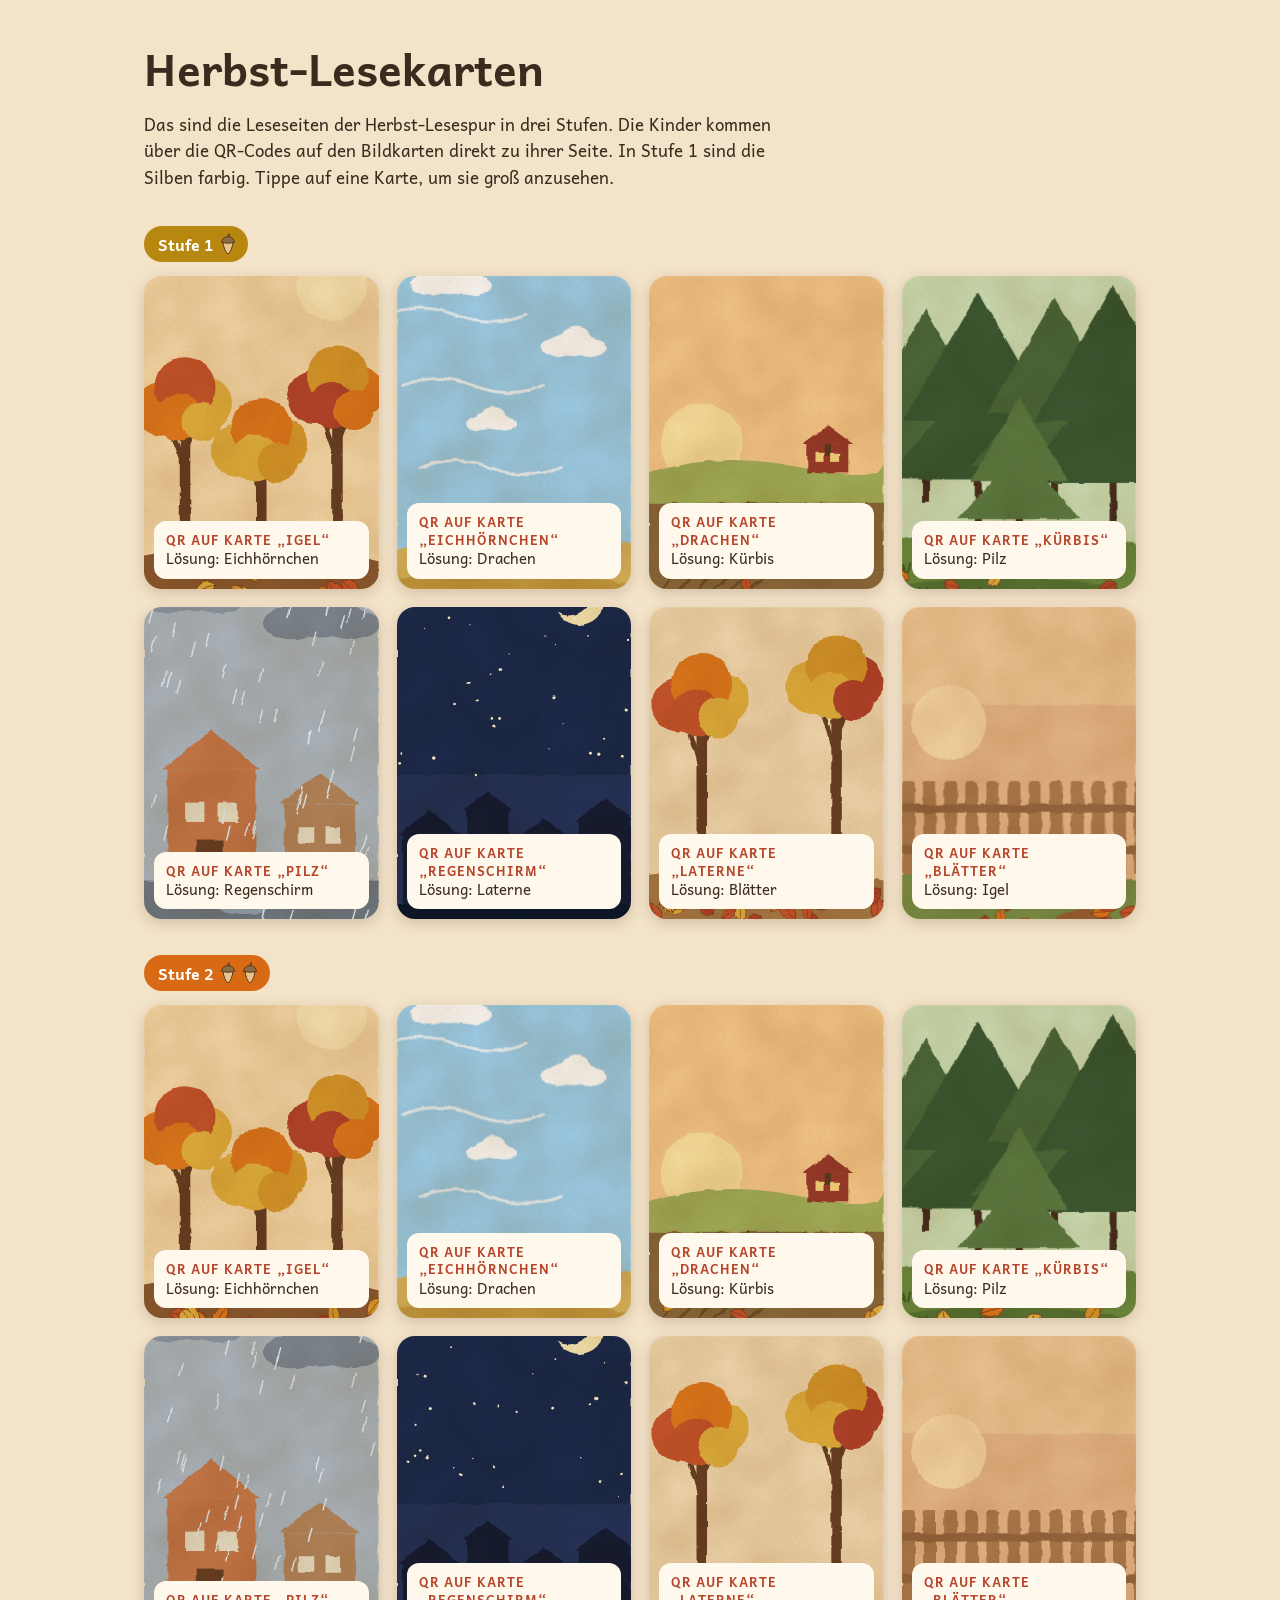
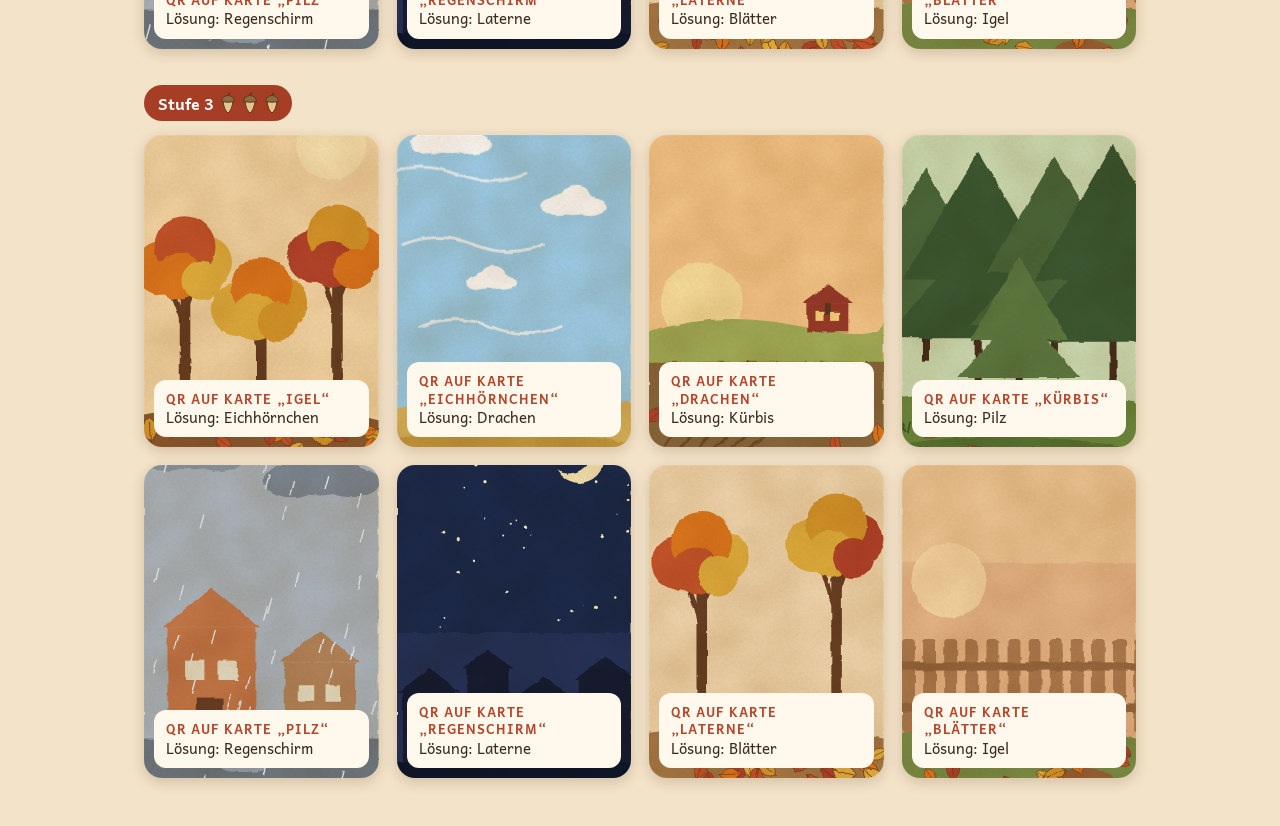
==== index.html @ 9f96869e "Herbst-Lesespur: Leseseiten und Druckvorlagen Co-Authored-By: Claude Opus 5.5 <noreply@anthropic.com" ====
<!doctype html>
<html lang="de">
<head>
<meta charset="utf-8">
<meta name="viewport" content="width=device-width, initial-scale=1, viewport-fit=cover">
<style>*,*::before,*::after{box-sizing:border-box}body{margin:0}img{max-width:100%}[hidden]{display:none!important}</style>
<title>Herbst-Lesekarten</title>
<meta name="claude:viewport-fit-sides" content="cover">
<link rel="preconnect" href="https://fonts.googleapis.com">
<link rel="stylesheet" href="https://fonts.googleapis.com/css2?family=Andika:wght@400;700&display=swap">
<style>
/* Layout: one full-screen illustrated scene per reading card, text on a paper panel; overview grid without hash.
   Deliberately single-look (illustrated, light paper panels), so every colour is set explicitly. */
:root {
  --paper: #FFF8EC;
  --ink: #3B2A1E;
  --orange: #E07A1F;
  --rust: #B5452B;
  --brown: #7A4B2A;
  --page: #F3E3C8;
  --syl-a: #1F5FB0;
  --syl-b: #C0281E;
  --lv1: #B8870F; --lv1-soft: #F2DC9C;
  --lv2: #D86A16; --lv2-soft: #F4C9A0;
  --lv3: #A63E26; --lv3-soft: #E7B6A8;
  --read: "Andika", "Segoe UI", "Helvetica Neue", Arial, sans-serif;
  color-scheme: light;
}
html, body { height: 100%; }
body { background: var(--page); color: var(--ink); font-family: var(--read); }

/* ---------- reading card ---------- */
.card { position: fixed; inset: 0; overflow: hidden; display: flex; align-items: center; justify-content: center;
  padding-block: calc(env(safe-area-inset-top, 0px) + 24px) calc(env(safe-area-inset-bottom, 0px) + 24px);
  padding-left: max(16px, env(safe-area-inset-left, 0px)); padding-right: max(16px, env(safe-area-inset-right, 0px)); }
.scene { position: absolute; inset: 0; width: 100%; height: 100%; }
.panel { position: relative; max-width: 34rem; width: 100%; background: color-mix(in srgb, var(--paper) 94%, transparent);
  border-radius: 28px; padding: clamp(22px, 5vw, 40px); box-shadow: 0 12px 40px rgba(40, 20, 5, .35);
  border: 3px solid #F1D6AE; display: grid; gap: 22px; }
.chip { justify-self: start; font-size: 14px; font-weight: 700; letter-spacing: .12em; text-transform: uppercase;
  color: var(--rust); }
.text { display: grid; gap: .55em; font-size: clamp(22px, 5.4vw, 34px); line-height: 1.45; }
.text p { margin: 0; }
.text p.q { font-weight: 700; color: var(--rust); }
.lv1 .text { font-size: clamp(26px, 6.6vw, 40px); line-height: 1.5; gap: .45em; }
.lv3 .text { font-size: clamp(19px, 4.4vw, 27px); line-height: 1.55; gap: .5em; }
.syl-a { color: var(--syl-a); }
.syl-b { color: var(--syl-b); }
.lv1 .text p.q { color: var(--ink); }
.head { display: flex; justify-content: space-between; align-items: center; gap: 12px; flex-wrap: wrap; }
.badge { display: inline-flex; align-items: center; gap: 6px; border-radius: 999px; padding: 5px 12px 5px 14px;
  font-weight: 700; font-size: 15px; color: #fff; background: var(--lv); }
.badge svg { width: 16px; height: 22px; }
.panel { border-color: var(--lv-soft); }
.hint { display: flex; gap: 14px; align-items: center; background: var(--orange); color: #fff; border-radius: 18px;
  padding: 14px 18px; font-size: clamp(17px, 4.2vw, 22px); font-weight: 700; line-height: 1.3; }
.hint svg { flex: none; width: 34px; height: 34px; }

/* ---------- overview ---------- */
.overview { max-width: 64rem; margin: 0 auto; padding-block: 32px 48px;
  padding-left: max(16px, env(safe-area-inset-left, 0px)); padding-right: max(16px, env(safe-area-inset-right, 0px)); }
.overview h1 { font-size: clamp(30px, 6vw, 44px); margin: 0 0 8px; text-wrap: balance; }
.overview > p { font-size: 17px; line-height: 1.55; max-width: 40rem; margin: 0 0 28px; }
.grid { display: grid; grid-template-columns: repeat(auto-fill, minmax(220px, 1fr)); gap: 18px; }
.thumb { position: relative; display: block; aspect-ratio: 3 / 4; max-width: 100%; border-radius: 18px; overflow: hidden;
  text-decoration: none; color: var(--ink); box-shadow: 0 4px 14px rgba(60, 30, 10, .18); }
.thumb:focus-visible { outline: 4px solid var(--orange); outline-offset: 3px; }
.thumb .lbl { position: absolute; left: 10px; right: 10px; bottom: 10px; background: var(--paper); border-radius: 12px;
  padding: 10px 12px; font-size: 15px; line-height: 1.35; }
.thumb .lbl b { display: block; color: var(--rust); font-size: 13px; letter-spacing: .08em; text-transform: uppercase; }
.level { margin: 36px 0 14px; display: flex; align-items: center; gap: 10px; font-size: 22px; }
.level .badge { font-size: 16px; }

/* ---------- motion ---------- */
.fall { animation: fall linear infinite; transform-box: fill-box; }
@keyframes fall { from { transform: translate(0, -120px) rotate(0deg); } to { transform: translate(40px, 900px) rotate(320deg); } }
.drop { animation: rain .9s linear infinite; }
@keyframes rain { from { transform: translate(0, -60px); } to { transform: translate(-20px, 860px); } }
.twinkle { animation: tw 2.4s ease-in-out infinite alternate; }
@keyframes tw { from { opacity: .35; } to { opacity: 1; } }
.drift { animation: drift 9s ease-in-out infinite alternate; }
@keyframes drift { from { transform: translateX(-20px); } to { transform: translateX(30px); } }
@media (prefers-reduced-motion: reduce) { .fall, .drop, .twinkle, .drift { animation: none; } }
</style>
</head>
<body>


<div id="app"></div>

<script>
// Each entry: the card it is printed on (by picture), its text, and the scene behind the text.
const CARDS = [
 {
  "on": "Igel",
  "answer": "Eichhörnchen",
  "scene": "baeume",
  "t": {
   "1": [
    "Ich bin rot.",
    "Ich ha·be ei·nen di·cken Schwanz.",
    "Ich mag Nüs·se.",
    "Wer bin ich?"
   ],
   "2": [
    "Ich habe ein rotes Fell und einen buschigen Schwanz.",
    "Ich klettere flink auf Bäume.",
    "Im Herbst verstecke ich Nüsse im Boden.",
    "Wer bin ich?"
   ],
   "3": [
    "Ich wohne hoch oben in den Bäumen.",
    "Mein Fell ist rotbraun und an den Ohren habe ich kleine Pinsel.",
    "Im Herbst sammle ich Nüsse und Eicheln und vergrabe sie im Boden.",
    "Im Winter suche ich meine Vorräte wieder, aber ich finde nicht alle.",
    "Aus den vergessenen Nüssen wachsen manchmal neue Bäume.",
    "Wer bin ich?"
   ]
  }
 },
 {
  "on": "Eichhörnchen",
  "answer": "Drachen",
  "scene": "wind",
  "t": {
   "1": [
    "Der Wind weht.",
    "Ich flie·ge hoch.",
    "Ich bin bunt.",
    "Ich hän·ge an ei·ner Schnur.",
    "Was bin ich?"
   ],
   "2": [
    "Der Wind weht kräftig.",
    "Mia läuft über das Feld.",
    "Sie hält eine lange Schnur fest.",
    "Oben am Himmel fliegt etwas Buntes mit einem langen Schwanz.",
    "Was ist das?"
   ],
   "3": [
    "Heute ist der Wind besonders stark.",
    "Opa und Mia gehen auf das Stoppelfeld hinter dem Dorf.",
    "Mia rennt los und lässt die Schnur langsam locker.",
    "Plötzlich steigt etwas Buntes in den Himmel und tanzt hin und her.",
    "Sein langer Schwanz mit den kleinen Schleifen flattert im Wind.",
    "Was lässt Mia steigen?"
   ]
  }
 },
 {
  "on": "Drachen",
  "answer": "Kürbis",
  "scene": "feld",
  "t": {
   "1": [
    "Ich bin rund.",
    "Ich bin o·ran·ge.",
    "Ich wach·se auf dem Feld.",
    "Wer bin ich?"
   ],
   "2": [
    "Ich bin rund, dick und orange.",
    "Ich wachse auf dem Feld.",
    "Aus mir kann man Suppe kochen.",
    "Man kann mir auch ein Gesicht schnitzen.",
    "Wer bin ich?"
   ],
   "3": [
    "Im Frühling war ich nur ein kleiner Kern in der Erde.",
    "Den ganzen Sommer bin ich auf dem Feld gewachsen und immer dicker geworden.",
    "Jetzt bin ich rund, schwer und leuchtend orange.",
    "Manche Leute kochen aus mir eine leckere Suppe.",
    "Andere schnitzen mir ein lustiges Gesicht und stellen eine Kerze in mich hinein.",
    "Wer bin ich?"
   ]
  }
 },
 {
  "on": "Kürbis",
  "answer": "Pilz",
  "scene": "wald",
  "t": {
   "1": [
    "Ich woh·ne im Wald.",
    "Ich ha·be ei·nen ro·ten Hut mit wei·ßen Punk·ten.",
    "Wer bin ich?"
   ],
   "2": [
    "Ich wohne im Wald.",
    "Ich habe einen Hut, aber keinen Kopf.",
    "Ich stehe nur auf einem Bein.",
    "Ich bin rot mit weißen Punkten.",
    "Wer bin ich?"
   ],
   "3": [
    "Nach einem warmen Regen wachse ich im Herbstwald aus dem Boden.",
    "Ich habe einen Hut, aber keinen Kopf, und ich stehe auf nur einem Bein.",
    "Mein Hut ist rot und hat weiße Tupfen.",
    "Ich sehe hübsch aus, aber du darfst mich auf keinen Fall essen, denn ich bin giftig.",
    "Wer bin ich?"
   ]
  }
 },
 {
  "on": "Pilz",
  "answer": "Regenschirm",
  "scene": "regen",
  "t": {
   "1": [
    "Es reg·net.",
    "Tim will nicht nass wer·den.",
    "Was nimmt er mit?"
   ],
   "2": [
    "Draußen regnet es stark.",
    "Tim möchte trocken zur Schule kommen.",
    "Er spannt etwas Blaues über seinen Kopf.",
    "Was ist das?"
   ],
   "3": [
    "Am Morgen schaut Tim aus dem Fenster.",
    "Dicke graue Wolken hängen am Himmel und der Regen prasselt gegen die Scheibe.",
    "Tim zieht seine Gummistiefel und seine Regenjacke an.",
    "Aber sein Kopf soll auch trocken bleiben.",
    "Darum nimmt er etwas mit, das er über sich aufspannen kann.",
    "Was ist das?"
   ]
  }
 },
 {
  "on": "Regenschirm",
  "answer": "Laterne",
  "scene": "nacht",
  "t": {
   "1": [
    "Es ist dun·kel.",
    "Die Kin·der sin·gen.",
    "Sie tra·gen ein bun·tes Licht.",
    "Was ist das?"
   ],
   "2": [
    "Es ist ein Abend im November.",
    "Draußen ist es schon dunkel.",
    "Die Kinder singen Lieder.",
    "Jedes Kind trägt ein buntes Licht an einem Stab.",
    "Was ist das?"
   ],
   "3": [
    "Am 11.",
    "November feiern viele Kinder das Martinsfest.",
    "Wenn es draußen dunkel wird, ziehen sie gemeinsam durch die Straßen und singen Lieder.",
    "Jedes Kind hält einen Stab in der Hand.",
    "Daran hängt etwas Rundes aus buntem Papier, in dem ein kleines Licht leuchtet.",
    "Viele Kinder haben es in der Schule selbst gebastelt.",
    "Was ist das?"
   ]
  }
 },
 {
  "on": "Laterne",
  "answer": "Blätter",
  "scene": "laub",
  "t": {
   "1": [
    "Sie sind gelb, rot und braun.",
    "Sie fal·len vom Baum.",
    "Was ist das?"
   ],
   "2": [
    "Die Blätter an den Bäumen werden gelb, rot und braun.",
    "Dann fallen sie herunter.",
    "Sie rascheln unter deinen Füßen.",
    "Was ist das?"
   ],
   "3": [
    "Im Sommer sind sie grün und hängen hoch oben an den Ästen.",
    "Wenn es kühler wird, färben sie sich gelb, rot und braun.",
    "Dann löst der Wind sie von den Zweigen und sie segeln langsam zu Boden.",
    "Wenn du durch den Park gehst, rascheln sie laut unter deinen Füßen.",
    "Was ist das?"
   ]
  }
 },
 {
  "on": "Blätter",
  "answer": "Igel",
  "scene": "garten",
  "t": {
   "1": [
    "Ich ha·be vie·le Sta·cheln.",
    "Ich schla·fe im Win·ter.",
    "Wer bin ich?"
   ],
   "2": [
    "Ich habe viele Stacheln auf dem Rücken.",
    "Im Herbst baue ich mir ein Nest aus Laub.",
    "Dann schlafe ich den ganzen Winter.",
    "Wer bin ich?"
   ],
   "3": [
    "Ich bin ein kleines Tier und habe auf dem Rücken viele spitze Stacheln.",
    "Wenn ich Angst habe, rolle ich mich zu einer Kugel zusammen.",
    "Nachts suche ich im Garten nach Käfern und Schnecken.",
    "Im Herbst baue ich mir unter einem Laubhaufen ein warmes Nest.",
    "Dort schlafe ich bis zum Frühling.",
    "Wer bin ich?"
   ]
  }
 }
];

// ---------- tiny SVG helpers (scene viewBox 400 x 800, sliced to cover) ----------
const LEAF_COLS = ["#E07A1F", "#B5452B", "#E3B23C", "#C8562B", "#D99A2B"];
const leaf = (x, y, r, c, sc = 1) =>
  `<path transform="translate(${x} ${y}) rotate(${r}) scale(${sc})" d="M0 -14 C-12 -8 -12 8 0 16 C12 8 12 -8 0 -14Z M0 -16 L0 14" fill="${c}" stroke="#7A3A1A" stroke-width="1"/>`;
const rnd = (seed => () => (seed = (seed * 16807) % 2147483647) / 2147483647)(7);
const fallingLeaves = (n, area = 400) => Array.from({ length: n }, (_, i) => {
  const x = rnd() * area, d = 7 + rnd() * 7, delay = -rnd() * 14;
  return `<g class="fall" style="animation-duration:${d}s;animation-delay:${delay}s">${leaf(x, 0, rnd() * 360, LEAF_COLS[i % 5], 1.1)}</g>`;
}).join("");
const groundLeaves = (n, y0, y1) => Array.from({ length: n }, (_, i) =>
  leaf(rnd() * 400, y0 + rnd() * (y1 - y0), rnd() * 360, LEAF_COLS[i % 5], .9 + rnd() * .5)).join("");
const cloud = (x, y, s, c = "#fff") =>
  `<g transform="translate(${x} ${y}) scale(${s})" fill="${c}"><ellipse cx="0" cy="0" rx="46" ry="22"/><ellipse cx="-30" cy="6" rx="30" ry="18"/><ellipse cx="34" cy="8" rx="30" ry="16"/><ellipse cx="6" cy="-14" rx="28" ry="20"/></g>`;
const decTree = (x, y, h, crown) =>
  `<rect x="${x - 9}" y="${y - h}" width="18" height="${h}" fill="#6B4024"/>
   <path d="M${x} ${y - h * .7} L${x - 34} ${y - h - 10} M${x} ${y - h * .8} L${x + 30} ${y - h - 20}" stroke="#6B4024" stroke-width="8" stroke-linecap="round"/>
   ${[[-40, -h - 20, 46], [36, -h - 30, 44], [0, -h - 56, 52], [-10, -h - 6, 40], [28, -h + 2, 34]].map(([dx, dy, r], i) =>
     `<circle cx="${x + dx}" cy="${y + dy}" r="${r}" fill="${crown[i % crown.length]}"/>`).join("")}`;
const fir = (x, y, h, c) =>
  `<rect x="${x - 6}" y="${y - h * .25}" width="12" height="${h * .25}" fill="#4A2E1A"/>
   <path d="M${x} ${y - h} L${x - h * .32} ${y - h * .45} L${x - h * .18} ${y - h * .45} L${x - h * .4} ${y - h * .2} L${x + h * .4} ${y - h * .2} L${x + h * .18} ${y - h * .45} L${x + h * .32} ${y - h * .45}Z" fill="${c}"/>`;
const house = (x, y, w, h, col, win) =>
  `<rect x="${x}" y="${y - h}" width="${w}" height="${h}" fill="${col}"/><path d="M${x - 8} ${y - h} L${x + w / 2} ${y - h - w * .45} L${x + w + 8} ${y - h}Z" fill="${col}"/>
   ${win ? `<rect x="${x + w * .2}" y="${y - h * .7}" width="${w * .22}" height="${w * .22}" fill="${win}"/><rect x="${x + w * .58}" y="${y - h * .7}" width="${w * .22}" height="${w * .22}" fill="${win}"/>` : ""}`;

const SCENES = {
  baeume: () => `
    <rect width="400" height="800" fill="#F6D9A8"/>
    <circle cx="320" cy="150" r="60" fill="#FBE7B5"/>
    ${decTree(70, 640, 260, ["#E07A1F", "#E3B23C", "#C8562B"])}
    ${decTree(330, 660, 300, ["#B5452B", "#E07A1F", "#D99A2B"])}
    ${decTree(200, 620, 170, ["#E3B23C", "#D99A2B", "#E07A1F"])}
    <path d="M0 610 Q200 570 400 620 L400 800 L0 800Z" fill="#8C5A2E"/>
    ${groundLeaves(40, 630, 790)}
    ${[60, 140, 250, 330].map(x => `<g transform="translate(${x} 700)"><circle r="9" fill="#7A4B2A"/><path d="M-9 -2 Q0 -14 9 -2Z" fill="#C89B6D"/></g>`).join("")}
    ${fallingLeaves(8)}`,
  wind: () => `
    <rect width="400" height="800" fill="#9FD0EE"/>
    <g class="drift">${cloud(90, 140, 1.1)}${cloud(300, 250, .9)}${cloud(160, 380, .7)}</g>
    ${[200, 320, 460].map((y, i) => `<path d="M${-20 + i * 30} ${y} q60 -24 120 0 t120 0" fill="none" stroke="#fff" stroke-width="5" stroke-linecap="round" opacity=".8"/>`).join("")}
    <path d="M0 600 Q140 560 400 590 L400 800 L0 800Z" fill="#D9B45A"/>
    <path d="M0 650 Q200 620 400 660 L400 800 L0 800Z" fill="#C49A3E"/>
    ${Array.from({ length: 30 }, (_, i) => `<path d="M${i * 14} ${700 + (i % 3) * 30} l6 -16" stroke="#A47D2C" stroke-width="3"/>`).join("")}
    ${fallingLeaves(6)}`,
  feld: () => `
    <rect width="400" height="800" fill="#F7C98B"/>
    <circle cx="90" cy="420" r="70" fill="#FBE2A0"/>
    <path d="M0 470 Q120 430 260 460 T400 450 L400 800 L0 800Z" fill="#A5B25A"/>
    <path d="M0 520 L400 520 L400 800 L0 800Z" fill="#8C6A3A"/>
    ${Array.from({ length: 6 }, (_, i) => `<path d="M${-60 + i * 10} 800 L${120 + i * 50} 520" stroke="#6E5028" stroke-width="5"/>`).join("")}
    ${Array.from({ length: 12 }, (_, i) => `<path d="M${30 + i * 32} ${560 + (i % 4) * 60} q14 -16 28 -4" fill="none" stroke="#5B7A2A" stroke-width="5" stroke-linecap="round"/>`).join("")}
    ${house(270, 470, 70, 50, "#9A3B2A", "#F6D27A")}
    <rect x="300" y="420" width="10" height="20" fill="#5A3A20"/>
    ${groundLeaves(10, 600, 790)}`,
  wald: () => `
    <rect width="400" height="800" fill="#CFE0B8"/>
    ${[[40, 520, 330, "#4D6B3A"], [130, 560, 400, "#3E5A30"], [260, 530, 360, "#4D6B3A"], [360, 570, 420, "#3E5A30"], [200, 600, 260, "#5E7D43"]].map(a => fir(...a)).join("")}
    <path d="M0 580 Q200 550 400 590 L400 800 L0 800Z" fill="#6E8B3D"/>
    <path d="M0 660 Q200 630 400 670 L400 800 L0 800Z" fill="#5A7431"/>
    ${groundLeaves(18, 620, 790)}
    ${Array.from({ length: 14 }, (_, i) => `<path d="M${i * 30 + 6} ${640 + (i % 3) * 40} l-4 -14 M${i * 30 + 10} ${640 + (i % 3) * 40} l4 -16" stroke="#3F5A22" stroke-width="3"/>`).join("")}
    ${fallingLeaves(5)}`,
  regen: () => `
    <rect width="400" height="800" fill="#AEB8C2"/>
    ${cloud(80, 110, 1.4, "#8D99A6")}${cloud(300, 150, 1.6, "#7F8B98")}${cloud(190, 70, 1.2, "#9AA5B0")}
    ${house(40, 600, 150, 190, "#C77A4A", "#E8E1C8")}
    <rect x="90" y="530" width="44" height="70" fill="#6B4024"/>
    ${house(240, 600, 120, 130, "#B5865A", "#E8E1C8")}
    <rect x="0" y="600" width="400" height="200" fill="#6F7A84"/>
    ${[[80, 690, 70], [260, 740, 90], [170, 650, 40]].map(([x, y, rx]) => `<ellipse cx="${x}" cy="${y}" rx="${rx}" ry="${rx * .18}" fill="#93A3B3"/>`).join("")}
    ${Array.from({ length: 70 }, () => { const x = rnd() * 440, y = rnd() * 800, d = .6 + rnd() * .6, del = -rnd();
      return `<line class="drop" style="animation-duration:${d}s;animation-delay:${del}s" x1="${x}" y1="${y}" x2="${x - 6}" y2="${y + 22}" stroke="#E4EEF7" stroke-width="2.5" stroke-linecap="round"/>`; }).join("")}`,
  nacht: () => `
    <rect width="400" height="800" fill="#1F2A4D"/>
    <rect y="420" width="400" height="380" fill="#26315A"/>
    <circle cx="310" cy="120" r="44" fill="#F6E7B4"/><circle cx="292" cy="108" r="40" fill="#1F2A4D"/>
    ${Array.from({ length: 40 }, () => `<circle class="twinkle" style="animation-delay:${-rnd() * 3}s" cx="${rnd() * 400}" cy="${rnd() * 420}" r="${1 + rnd() * 2}" fill="#FFF6D6"/>`).join("")}
    ${house(10, 640, 90, 120, "#141B33", "#F3C35B")}${house(120, 640, 70, 160, "#141B33", "#F3C35B")}
    ${house(210, 640, 80, 110, "#141B33", "#F3C35B")}${house(310, 640, 90, 140, "#141B33", "#F3C35B")}
    <rect y="640" width="400" height="160" fill="#10162B"/>
    ${[60, 150, 240, 330].map(x => `<circle cx="${x}" cy="700" r="26" fill="#F3C35B" opacity=".18"/><circle cx="${x}" cy="700" r="6" fill="#F7D57E"/>`).join("")}`,
  laub: () => `
    <rect width="400" height="800" fill="#F3D9B0"/>
    ${decTree(90, 600, 280, ["#C8562B", "#E3B23C", "#E07A1F"])}
    ${decTree(320, 620, 330, ["#E3B23C", "#B5452B", "#D99A2B"])}
    <path d="M0 590 Q200 560 400 600 L400 800 L0 800Z" fill="#A87A45"/>
    <path d="M40 800 Q120 650 220 690 Q320 640 400 720 L400 800Z" fill="#C8562B" opacity=".55"/>
    ${groundLeaves(60, 620, 795)}
    ${fallingLeaves(14)}`,
  garten: () => `
    <rect width="400" height="800" fill="#E9B98A"/>
    <rect y="0" width="400" height="300" fill="#F0C996"/>
    <circle cx="80" cy="330" r="64" fill="#F8D9A6"/>
    ${Array.from({ length: 12 }, (_, i) => `<rect x="${i * 36}" y="430" width="22" height="160" rx="6" fill="#B07D4F"/>`).join("")}
    <rect y="470" width="400" height="14" fill="#9A6A3F"/><rect y="540" width="400" height="14" fill="#9A6A3F"/>
    <path d="M0 590 Q200 570 400 600 L400 800 L0 800Z" fill="#7C8F45"/>
    <path d="M200 800 Q230 640 320 650 Q400 660 420 800Z" fill="#B5452B" opacity=".6"/>
    ${groundLeaves(30, 620, 795)}
    ${Array.from({ length: 22 }, () => leaf(250 + rnd() * 140, 680 + rnd() * 110, rnd() * 360, LEAF_COLS[Math.floor(rnd() * 5)], 1.3)).join("")}
    ${fallingLeaves(7)}`,
};

const sceneSVG = (name, id) =>
  `<svg class="scene" viewBox="0 0 400 800" preserveAspectRatio="xMidYMid slice" aria-hidden="true">
    <defs>
      <filter id="wc-${id}" x="-5%" y="-5%" width="110%" height="110%">
        <feTurbulence type="fractalNoise" baseFrequency="0.035" numOctaves="3" seed="4" result="n"/>
        <feDisplacementMap in="SourceGraphic" in2="n" scale="7" xChannelSelector="R" yChannelSelector="G" result="d"/>
        <feGaussianBlur in="d" stdDeviation="0.6"/>
      </filter>
      <filter id="grain-${id}"><feTurbulence type="fractalNoise" baseFrequency="0.9" numOctaves="2" seed="9"/>
        <feColorMatrix values="0 0 0 0 0.35  0 0 0 0 0.25  0 0 0 0 0.15  0 0 0 0.55 0"/></filter>
      <filter id="bloom-${id}"><feTurbulence type="fractalNoise" baseFrequency="0.012" numOctaves="2" seed="2"/>
        <feColorMatrix values="0 0 0 0 0.5  0 0 0 0 0.3  0 0 0 0 0.1  0 0 0 0.35 -0.05"/></filter>
    </defs>
    <g filter="url(#wc-${id})">${SCENES[name]()}</g>
    <rect width="400" height="800" filter="url(#bloom-${id})" style="mix-blend-mode:multiply"/>
    <rect width="400" height="800" filter="url(#grain-${id})" opacity=".35" style="mix-blend-mode:multiply"/>
  </svg>`;

const lens = `<svg viewBox="0 0 24 24" fill="none" stroke="currentColor" stroke-width="2.4" stroke-linecap="round" aria-hidden="true"><circle cx="10" cy="10" r="6.5"/><path d="M15 15l6 6"/></svg>`;

const acorn = `<svg viewBox="0 0 16 22" aria-hidden="true"><path d="M3 9 Q4 18 8 21 Q12 18 13 9Z" fill="#E8C58C" stroke="#5A3A1E" stroke-width="1"/><path d="M1.5 9.5 Q2 4 8 3.5 Q14 4 14.5 9.5 Q8 11 1.5 9.5Z" fill="#8C6A42" stroke="#5A3A1E" stroke-width="1"/><path d="M8 3.5 Q8.5 1.5 10 1" stroke="#5A3A1E" stroke-width="1.4" fill="none"/></svg>`;
const badge = lv => `<span class="badge" style="--lv:var(--lv${lv})">Stufe ${lv} ${acorn.repeat(lv)}</span>`;

// Stufe 1: syllables marked with '·' alternate blue/red across the whole text
function syllables(sentences) {
  let n = 0;
  return sentences.map(sen => sen.split(" ").map(word => {
    const m = word.match(/^(.*?)([.,?!]*)$/);
    const parts = m[1].split("·").map(p => `<span class="${n++ % 2 ? "syl-b" : "syl-a"}">${p}</span>`).join("");
    return parts + m[2];
  }).join(" "));
}

function renderCard(i, lv) {
  const c = CARDS[i];
  const raw = c.t[lv];
  const lines = lv === 1 ? syllables(raw) : raw;
  app.innerHTML = `<main class="card lv${lv}">${sceneSVG(c.scene, "s")}
    <article class="panel" style="--lv-soft:var(--lv${lv}-soft)">
      <div class="head"><span class="chip">Herbst-Lesespur</span>${badge(lv)}</div>
      <div class="text">${lines.map((t, j) => `<p class="${j === lines.length - 1 ? "q" : ""}">${t}</p>`).join("")}</div>
      <div class="hint">${lens}<span>Suche die Karte mit dem passenden Bild!</span></div>
    </article></main>`;
}

function renderOverview() {
  app.innerHTML = `<div class="overview">
    <h1>Herbst-Lesekarten</h1>
    <p>Das sind die Leseseiten der Herbst-Lesespur in drei Stufen. Die Kinder kommen über die QR-Codes auf den Bildkarten direkt zu ihrer Seite. In Stufe 1 sind die Silben farbig. Tippe auf eine Karte, um sie groß anzusehen.</p>
    ${[1, 2, 3].map(lv => `<h2 class="level">${badge(lv)}</h2>
    <div class="grid">${CARDS.map((c, i) => `<a class="thumb" href="#s${lv}-${i + 1}">${sceneSVG(c.scene, `o${lv}${i}`)}
      <span class="lbl"><b>QR auf Karte „${c.on}“</b>Lösung: ${c.answer}</span></a>`).join("")}</div>`).join("")}</div>`;
}

function route() {
  const h = location.hash;
  let m = /^#s([1-3])-([1-8])$/.exec(h);
  if (m) renderCard(+m[2] - 1, +m[1]);
  else if ((m = /^#text-([1-8])$/.exec(h))) renderCard(+m[1] - 1, 2);
  else renderOverview();
  window.scrollTo(0, 0);
}
window.addEventListener("hashchange", route);
route();
</script>

</body>
</html>
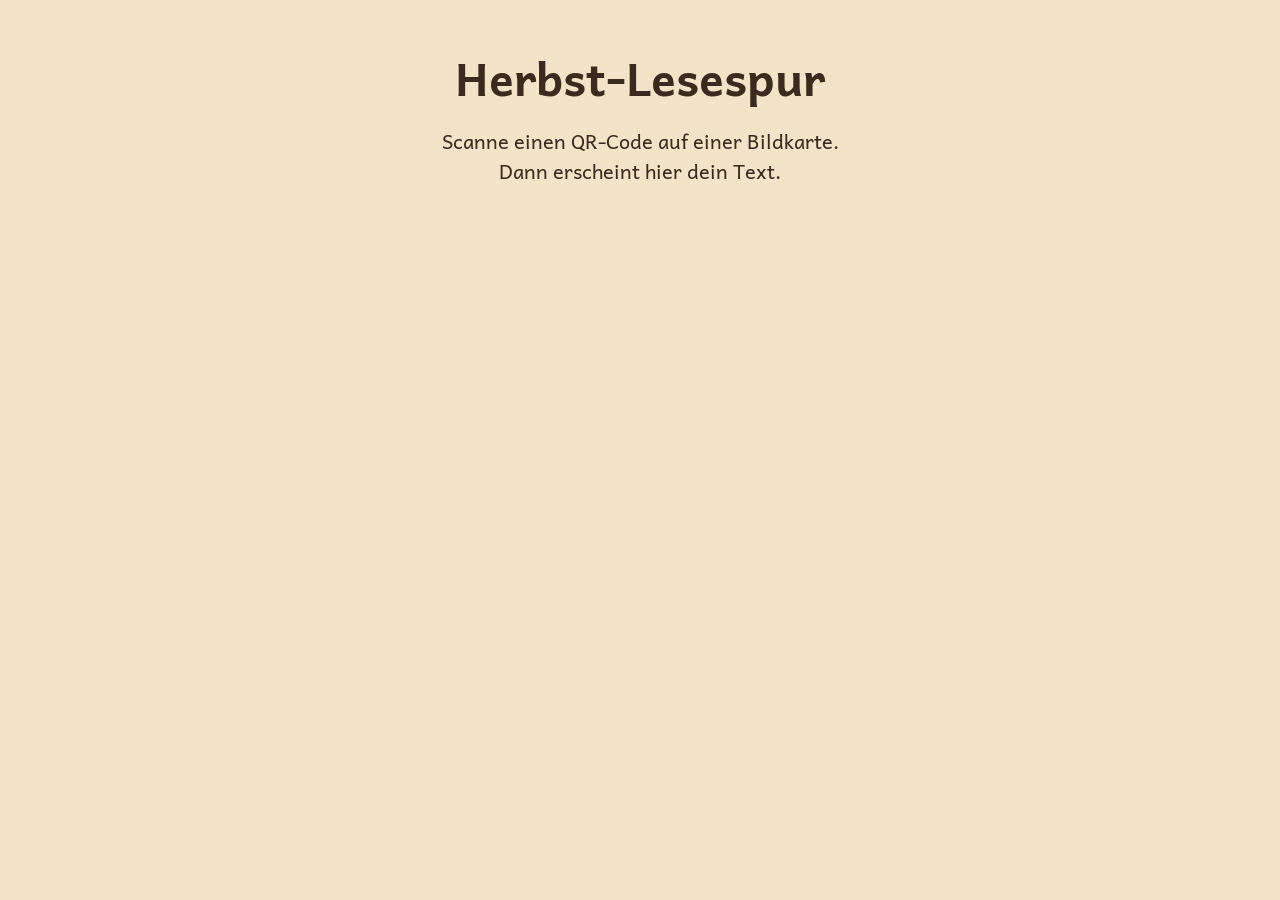
==== commit 1a009a5a: "Lösebuchstaben auf die Leseseiten verlegen Buchstaben stehen nicht mehr auf den Bildkarten, sondern " ====
--- a/index.html
+++ b/index.html
@@ -3,7 +3,8 @@
 <head>
 <meta charset="utf-8">
 <meta name="viewport" content="width=device-width, initial-scale=1, viewport-fit=cover">
-<style>*,*::before,*::after{box-sizing:border-box}body{margin:0}img{max-width:100%}[hidden]{display:none!important}</style>
+<meta name="robots" content="noindex">
+<style>*,*::before,*::after{box-sizing:border-box}html,body{height:100%}body{margin:0}img{max-width:100%}[hidden]{display:none!important}</style>
 <title>Herbst-Lesekarten</title>
 <meta name="claude:viewport-fit-sides" content="cover">
 <link rel="preconnect" href="https://fonts.googleapis.com">
@@ -30,10 +31,33 @@
 body { background: var(--page); color: var(--ink); font-family: var(--read); }
 
 /* ---------- reading card ---------- */
-.card { position: fixed; inset: 0; overflow: hidden; display: flex; align-items: center; justify-content: center;
+.card { position: relative; min-height: 100%; display: flex; align-items: center; justify-content: center;
   padding-block: calc(env(safe-area-inset-top, 0px) + 24px) calc(env(safe-area-inset-bottom, 0px) + 24px);
   padding-left: max(16px, env(safe-area-inset-left, 0px)); padding-right: max(16px, env(safe-area-inset-right, 0px)); }
 .scene { position: absolute; inset: 0; width: 100%; height: 100%; }
+.card > .scene { position: fixed; }
+.ask { display: grid; gap: 12px; border-top: 2px dashed var(--lv-soft); padding-top: 18px; }
+.ask-h { margin: 0; font-size: clamp(17px, 4.2vw, 21px); font-weight: 700; line-height: 1.35; }
+.ask-h .slot { display: inline-grid; place-items: center; min-width: 1.7em; height: 1.7em; border-radius: 8px;
+  border: 2px solid var(--brown); margin: 0 2px; }
+.opts { display: grid; gap: 10px; grid-template-columns: repeat(3, minmax(0, 1fr)); }
+.opt { position: relative; display: grid; justify-items: center; align-content: end; gap: 6px; text-align: center;
+  background: #fff; border: 2px solid #EAD6B8; border-radius: 16px; padding: 10px 6px 12px;
+  font-size: clamp(15px, 3.8vw, 20px); font-weight: 700; overflow-wrap: anywhere; }
+.opt img { width: 100%; max-width: 110px; aspect-ratio: 1; object-fit: contain; }
+.opt .letter { display: grid; place-items: center; width: 2em; height: 2em; border-radius: 50%;
+  background: var(--brown); color: #fff; font-size: 1.1em; }
+.lv2 .opts, .lv3 .opts { grid-template-columns: 1fr; }
+.lv2 .opt, .lv3 .opt { grid-template-columns: 1fr auto; justify-items: start; align-items: center; text-align: left;
+  padding: 10px 12px 10px 18px; }
+.stmt { display: grid; gap: 10px; background: #F8E6DE; border-radius: 16px; padding: 14px 16px; }
+.stmt p { margin: 0; font-size: clamp(16px, 4vw, 20px); line-height: 1.4; }
+.stmt .tf { display: flex; gap: 10px; flex-wrap: wrap; }
+.stmt .tf span { background: #fff; border-radius: 12px; padding: 6px 12px; font-weight: 700; }
+.start { min-height: 100%; display: grid; place-items: center; text-align: center; padding-block: 40px;
+  padding-left: max(16px, env(safe-area-inset-left, 0px)); padding-right: max(16px, env(safe-area-inset-right, 0px)); }
+.start h1 { font-size: clamp(30px, 7vw, 46px); margin: 0 0 12px; }
+.start p { font-size: 20px; line-height: 1.5; margin: 0; }
 .panel { position: relative; max-width: 34rem; width: 100%; background: color-mix(in srgb, var(--paper) 94%, transparent);
   border-radius: 28px; padding: clamp(22px, 5vw, 40px); box-shadow: 0 12px 40px rgba(40, 20, 5, .35);
   border: 3px solid #F1D6AE; display: grid; gap: 22px; }
@@ -90,224 +114,7 @@
 
 <script>
 // Each entry: the card it is printed on (by picture), its text, and the scene behind the text.
-const CARDS = [
- {
-  "on": "Igel",
-  "answer": "Eichhörnchen",
-  "scene": "baeume",
-  "t": {
-   "1": [
-    "Ich bin rot.",
-    "Ich ha·be ei·nen di·cken Schwanz.",
-    "Ich mag Nüs·se.",
-    "Wer bin ich?"
-   ],
-   "2": [
-    "Ich habe ein rotes Fell und einen buschigen Schwanz.",
-    "Ich klettere flink auf Bäume.",
-    "Im Herbst verstecke ich Nüsse im Boden.",
-    "Wer bin ich?"
-   ],
-   "3": [
-    "Ich wohne hoch oben in den Bäumen.",
-    "Mein Fell ist rotbraun und an den Ohren habe ich kleine Pinsel.",
-    "Im Herbst sammle ich Nüsse und Eicheln und vergrabe sie im Boden.",
-    "Im Winter suche ich meine Vorräte wieder, aber ich finde nicht alle.",
-    "Aus den vergessenen Nüssen wachsen manchmal neue Bäume.",
-    "Wer bin ich?"
-   ]
-  }
- },
- {
-  "on": "Eichhörnchen",
-  "answer": "Drachen",
-  "scene": "wind",
-  "t": {
-   "1": [
-    "Der Wind weht.",
-    "Ich flie·ge hoch.",
-    "Ich bin bunt.",
-    "Ich hän·ge an ei·ner Schnur.",
-    "Was bin ich?"
-   ],
-   "2": [
-    "Der Wind weht kräftig.",
-    "Mia läuft über das Feld.",
-    "Sie hält eine lange Schnur fest.",
-    "Oben am Himmel fliegt etwas Buntes mit einem langen Schwanz.",
-    "Was ist das?"
-   ],
-   "3": [
-    "Heute ist der Wind besonders stark.",
-    "Opa und Mia gehen auf das Stoppelfeld hinter dem Dorf.",
-    "Mia rennt los und lässt die Schnur langsam locker.",
-    "Plötzlich steigt etwas Buntes in den Himmel und tanzt hin und her.",
-    "Sein langer Schwanz mit den kleinen Schleifen flattert im Wind.",
-    "Was lässt Mia steigen?"
-   ]
-  }
- },
- {
-  "on": "Drachen",
-  "answer": "Kürbis",
-  "scene": "feld",
-  "t": {
-   "1": [
-    "Ich bin rund.",
-    "Ich bin o·ran·ge.",
-    "Ich wach·se auf dem Feld.",
-    "Wer bin ich?"
-   ],
-   "2": [
-    "Ich bin rund, dick und orange.",
-    "Ich wachse auf dem Feld.",
-    "Aus mir kann man Suppe kochen.",
-    "Man kann mir auch ein Gesicht schnitzen.",
-    "Wer bin ich?"
-   ],
-   "3": [
-    "Im Frühling war ich nur ein kleiner Kern in der Erde.",
-    "Den ganzen Sommer bin ich auf dem Feld gewachsen und immer dicker geworden.",
-    "Jetzt bin ich rund, schwer und leuchtend orange.",
-    "Manche Leute kochen aus mir eine leckere Suppe.",
-    "Andere schnitzen mir ein lustiges Gesicht und stellen eine Kerze in mich hinein.",
-    "Wer bin ich?"
-   ]
-  }
- },
- {
-  "on": "Kürbis",
-  "answer": "Pilz",
-  "scene": "wald",
-  "t": {
-   "1": [
-    "Ich woh·ne im Wald.",
-    "Ich ha·be ei·nen ro·ten Hut mit wei·ßen Punk·ten.",
-    "Wer bin ich?"
-   ],
-   "2": [
-    "Ich wohne im Wald.",
-    "Ich habe einen Hut, aber keinen Kopf.",
-    "Ich stehe nur auf einem Bein.",
-    "Ich bin rot mit weißen Punkten.",
-    "Wer bin ich?"
-   ],
-   "3": [
-    "Nach einem warmen Regen wachse ich im Herbstwald aus dem Boden.",
-    "Ich habe einen Hut, aber keinen Kopf, und ich stehe auf nur einem Bein.",
-    "Mein Hut ist rot und hat weiße Tupfen.",
-    "Ich sehe hübsch aus, aber du darfst mich auf keinen Fall essen, denn ich bin giftig.",
-    "Wer bin ich?"
-   ]
-  }
- },
- {
-  "on": "Pilz",
-  "answer": "Regenschirm",
-  "scene": "regen",
-  "t": {
-   "1": [
-    "Es reg·net.",
-    "Tim will nicht nass wer·den.",
-    "Was nimmt er mit?"
-   ],
-   "2": [
-    "Draußen regnet es stark.",
-    "Tim möchte trocken zur Schule kommen.",
-    "Er spannt etwas Blaues über seinen Kopf.",
-    "Was ist das?"
-   ],
-   "3": [
-    "Am Morgen schaut Tim aus dem Fenster.",
-    "Dicke graue Wolken hängen am Himmel und der Regen prasselt gegen die Scheibe.",
-    "Tim zieht seine Gummistiefel und seine Regenjacke an.",
-    "Aber sein Kopf soll auch trocken bleiben.",
-    "Darum nimmt er etwas mit, das er über sich aufspannen kann.",
-    "Was ist das?"
-   ]
-  }
- },
- {
-  "on": "Regenschirm",
-  "answer": "Laterne",
-  "scene": "nacht",
-  "t": {
-   "1": [
-    "Es ist dun·kel.",
-    "Die Kin·der sin·gen.",
-    "Sie tra·gen ein bun·tes Licht.",
-    "Was ist das?"
-   ],
-   "2": [
-    "Es ist ein Abend im November.",
-    "Draußen ist es schon dunkel.",
-    "Die Kinder singen Lieder.",
-    "Jedes Kind trägt ein buntes Licht an einem Stab.",
-    "Was ist das?"
-   ],
-   "3": [
-    "Am 11.",
-    "November feiern viele Kinder das Martinsfest.",
-    "Wenn es draußen dunkel wird, ziehen sie gemeinsam durch die Straßen und singen Lieder.",
-    "Jedes Kind hält einen Stab in der Hand.",
-    "Daran hängt etwas Rundes aus buntem Papier, in dem ein kleines Licht leuchtet.",
-    "Viele Kinder haben es in der Schule selbst gebastelt.",
-    "Was ist das?"
-   ]
-  }
- },
- {
-  "on": "Laterne",
-  "answer": "Blätter",
-  "scene": "laub",
-  "t": {
-   "1": [
-    "Sie sind gelb, rot und braun.",
-    "Sie fal·len vom Baum.",
-    "Was ist das?"
-   ],
-   "2": [
-    "Die Blätter an den Bäumen werden gelb, rot und braun.",
-    "Dann fallen sie herunter.",
-    "Sie rascheln unter deinen Füßen.",
-    "Was ist das?"
-   ],
-   "3": [
-    "Im Sommer sind sie grün und hängen hoch oben an den Ästen.",
-    "Wenn es kühler wird, färben sie sich gelb, rot und braun.",
-    "Dann löst der Wind sie von den Zweigen und sie segeln langsam zu Boden.",
-    "Wenn du durch den Park gehst, rascheln sie laut unter deinen Füßen.",
-    "Was ist das?"
-   ]
-  }
- },
- {
-  "on": "Blätter",
-  "answer": "Igel",
-  "scene": "garten",
-  "t": {
-   "1": [
-    "Ich ha·be vie·le Sta·cheln.",
-    "Ich schla·fe im Win·ter.",
-    "Wer bin ich?"
-   ],
-   "2": [
-    "Ich habe viele Stacheln auf dem Rücken.",
-    "Im Herbst baue ich mir ein Nest aus Laub.",
-    "Dann schlafe ich den ganzen Winter.",
-    "Wer bin ich?"
-   ],
-   "3": [
-    "Ich bin ein kleines Tier und habe auf dem Rücken viele spitze Stacheln.",
-    "Wenn ich Angst habe, rolle ich mich zu einer Kugel zusammen.",
-    "Nachts suche ich im Garten nach Käfern und Schnecken.",
-    "Im Herbst baue ich mir unter einem Laubhaufen ein warmes Nest.",
-    "Dort schlafe ich bis zum Frühling.",
-    "Wer bin ich?"
-   ]
-  }
- }
-];
+const CARDS = [{"on": "Igel", "answer": "Eichhörnchen", "scene": "baeume", "t": {"1": ["Ich bin rot.", "Ich ha·be ei·nen di·cken Schwanz.", "Ich mag Nüs·se.", "Wer bin ich?"], "2": ["Ich habe ein rotes Fell und einen buschigen Schwanz.", "Ich klettere flink auf Bäume.", "Im Herbst verstecke ich Nüsse im Boden.", "Wer bin ich?"], "3": ["Ich wohne hoch oben in den Bäumen.", "Mein Fell ist rotbraun und an den Ohren habe ich kleine Pinsel.", "Im Herbst sammle ich Nüsse und Eicheln und vergrabe sie im Boden.", "Im Winter suche ich meine Vorräte wieder, aber ich finde nicht alle.", "Aus den vergessenen Nüssen wachsen manchmal neue Bäume.", "Wer bin ich?"]}, "slot": 1, "q": {"1": [{"label": "Eichhörnchen", "img": "eichhoernchen", "letter": "K"}, {"label": "Kastanie", "img": "kastanie", "letter": "H"}, {"label": "Igel", "img": "igel", "letter": "W"}], "2": [{"label": "Eichhörnchen", "img": null, "letter": "K"}, {"label": "Maus", "img": null, "letter": "O"}, {"label": "Fuchs", "img": null, "letter": "U"}], "3": [{"label": "Eichhörnchen", "img": null, "letter": "K"}, {"label": "Siebenschläfer", "img": null, "letter": "U"}, {"label": "Baummarder", "img": null, "letter": "W"}]}, "stmt": {"text": "Das Eichhörnchen findet im Winter alle seine Nüsse wieder.", "truth": false, "richtig": "K", "falsch": "N"}}, {"on": "Eichhörnchen", "answer": "Drachen", "scene": "wind", "t": {"1": ["Der Wind weht.", "Ich flie·ge hoch.", "Ich bin bunt.", "Ich hän·ge an ei·ner Schnur.", "Was bin ich?"], "2": ["Der Wind weht kräftig.", "Mia läuft über das Feld.", "Sie hält eine lange Schnur fest.", "Oben am Himmel fliegt etwas Buntes mit einem langen Schwanz.", "Was ist das?"], "3": ["Heute ist der Wind besonders stark.", "Opa und Mia gehen auf das Stoppelfeld hinter dem Dorf.", "Mia rennt los und lässt die Schnur langsam locker.", "Plötzlich steigt etwas Buntes in den Himmel und tanzt hin und her.", "Sein langer Schwanz mit den kleinen Schleifen flattert im Wind.", "Was lässt Mia steigen?"]}, "slot": 2, "q": {"1": [{"label": "Blätter", "img": "blaetter", "letter": "O"}, {"label": "Regenschirm", "img": "regenschirm", "letter": "G"}, {"label": "Drachen", "img": "drachen", "letter": "A"}], "2": [{"label": "Vogel", "img": null, "letter": "G"}, {"label": "Drachen", "img": null, "letter": "A"}, {"label": "Luftballon", "img": null, "letter": "P"}], "3": [{"label": "Windrad", "img": null, "letter": "Z"}, {"label": "Drachen", "img": null, "letter": "A"}, {"label": "Luftballon", "img": null, "letter": "O"}]}, "stmt": {"text": "Mia und Opa gehen auf ein Stoppelfeld.", "truth": true, "richtig": "E", "falsch": "M"}}, {"on": "Drachen", "answer": "Kürbis", "scene": "feld", "t": {"1": ["Ich bin rund.", "Ich bin o·ran·ge.", "Ich wach·se auf dem Feld.", "Wer bin ich?"], "2": ["Ich bin rund, dick und orange.", "Ich wachse auf dem Feld.", "Aus mir kann man Suppe kochen.", "Man kann mir auch ein Gesicht schnitzen.", "Wer bin ich?"], "3": ["Im Frühling war ich nur ein kleiner Kern in der Erde.", "Den ganzen Sommer bin ich auf dem Feld gewachsen und immer dicker geworden.", "Jetzt bin ich rund, schwer und leuchtend orange.", "Manche Leute kochen aus mir eine leckere Suppe.", "Andere schnitzen mir ein lustiges Gesicht und stellen eine Kerze in mich hinein.", "Wer bin ich?"]}, "slot": 3, "q": {"1": [{"label": "Kürbis", "img": "kuerbis", "letter": "S"}, {"label": "Pilz", "img": "pilz", "letter": "W"}, {"label": "Kastanie", "img": "kastanie", "letter": "H"}], "2": [{"label": "Kartoffel", "img": null, "letter": "F"}, {"label": "Kürbis", "img": null, "letter": "S"}, {"label": "Apfel", "img": null, "letter": "H"}], "3": [{"label": "Kürbis", "img": null, "letter": "S"}, {"label": "Orange", "img": null, "letter": "G"}, {"label": "Melone", "img": null, "letter": "Z"}]}, "stmt": {"text": "Im Frühling war der Kürbis schon groß und orange.", "truth": false, "richtig": "I", "falsch": "B"}}, {"on": "Kürbis", "answer": "Pilz", "scene": "wald", "t": {"1": ["Ich woh·ne im Wald.", "Ich ha·be ei·nen ro·ten Hut mit wei·ßen Punk·ten.", "Wer bin ich?"], "2": ["Ich wohne im Wald.", "Ich habe einen Hut, aber keinen Kopf.", "Ich stehe nur auf einem Bein.", "Ich bin rot mit weißen Punkten.", "Wer bin ich?"], "3": ["Nach einem warmen Regen wachse ich im Herbstwald aus dem Boden.", "Ich habe einen Hut, aber keinen Kopf, und ich stehe auf nur einem Bein.", "Mein Hut ist rot und hat weiße Tupfen.", "Ich sehe hübsch aus, aber du darfst mich auf keinen Fall essen, denn ich bin giftig.", "Wer bin ich?"]}, "slot": 4, "q": {"1": [{"label": "Pilz", "img": "pilz", "letter": "T"}, {"label": "Laterne", "img": "laterne", "letter": "M"}, {"label": "Kürbis", "img": "kuerbis", "letter": "L"}], "2": [{"label": "Blume", "img": null, "letter": "L"}, {"label": "Baum", "img": null, "letter": "Z"}, {"label": "Pilz", "img": null, "letter": "T"}], "3": [{"label": "Fliegenpilz", "img": null, "letter": "T"}, {"label": "Steinpilz", "img": null, "letter": "B"}, {"label": "Erdbeere", "img": null, "letter": "W"}]}, "stmt": {"text": "Diesen Pilz darf man essen.", "truth": false, "richtig": "K", "falsch": "E"}}, {"on": "Pilz", "answer": "Regenschirm", "scene": "regen", "t": {"1": ["Es reg·net.", "Tim will nicht nass wer·den.", "Was nimmt er mit?"], "2": ["Draußen regnet es stark.", "Tim möchte trocken zur Schule kommen.", "Er spannt etwas Blaues über seinen Kopf.", "Was ist das?"], "3": ["Am Morgen schaut Tim aus dem Fenster.", "Dicke graue Wolken hängen am Himmel und der Regen prasselt gegen die Scheibe.", "Tim zieht seine Gummistiefel und seine Regenjacke an.", "Aber sein Kopf soll auch trocken bleiben.", "Darum nimmt er etwas mit, das er über sich aufspannen kann.", "Was ist das?"]}, "slot": 5, "q": {"1": [{"label": "Drachen", "img": "drachen", "letter": "H"}, {"label": "Regenschirm", "img": "regenschirm", "letter": "A"}, {"label": "Laterne", "img": "laterne", "letter": "D"}], "2": [{"label": "Sonnenbrille", "img": null, "letter": "W"}, {"label": "Regenschirm", "img": null, "letter": "A"}, {"label": "Mütze", "img": null, "letter": "U"}], "3": [{"label": "Gummistiefel", "img": null, "letter": "M"}, {"label": "Regenschirm", "img": null, "letter": "A"}, {"label": "Regenjacke", "img": null, "letter": "Z"}]}, "stmt": {"text": "Tim zieht Gummistiefel an.", "truth": true, "richtig": "L", "falsch": "R"}}, {"on": "Regenschirm", "answer": "Laterne", "scene": "nacht", "t": {"1": ["Es ist dun·kel.", "Die Kin·der sin·gen.", "Sie tra·gen ein bun·tes Licht.", "Was ist das?"], "2": ["Es ist ein Abend im November.", "Draußen ist es schon dunkel.", "Die Kinder singen Lieder.", "Jedes Kind trägt ein buntes Licht an einem Stab.", "Was ist das?"], "3": ["Am 11.", "November feiern viele Kinder das Martinsfest.", "Wenn es draußen dunkel wird, ziehen sie gemeinsam durch die Straßen und singen Lieder.", "Jedes Kind hält einen Stab in der Hand.", "Daran hängt etwas Rundes aus buntem Papier, in dem ein kleines Licht leuchtet.", "Viele Kinder haben es in der Schule selbst gebastelt.", "Was ist das?"]}, "slot": 6, "q": {"1": [{"label": "Drachen", "img": "drachen", "letter": "H"}, {"label": "Kürbis", "img": "kuerbis", "letter": "G"}, {"label": "Laterne", "img": "laterne", "letter": "N"}], "2": [{"label": "Laterne", "img": null, "letter": "N"}, {"label": "Taschenlampe", "img": null, "letter": "F"}, {"label": "Kerze", "img": null, "letter": "L"}], "3": [{"label": "Taschenlampe", "img": null, "letter": "H"}, {"label": "Laterne", "img": null, "letter": "N"}, {"label": "Fackel", "img": null, "letter": "D"}]}, "stmt": {"text": "Das Martinsfest ist im Sommer.", "truth": false, "richtig": "I", "falsch": "T"}}, {"on": "Laterne", "answer": "Blätter", "scene": "laub", "t": {"1": ["Sie sind gelb, rot und braun.", "Sie fal·len vom Baum.", "Was ist das?"], "2": ["Die Blätter an den Bäumen werden gelb, rot und braun.", "Dann fallen sie herunter.", "Sie rascheln unter deinen Füßen.", "Was ist das?"], "3": ["Im Sommer sind sie grün und hängen hoch oben an den Ästen.", "Wenn es kühler wird, färben sie sich gelb, rot und braun.", "Dann löst der Wind sie von den Zweigen und sie segeln langsam zu Boden.", "Wenn du durch den Park gehst, rascheln sie laut unter deinen Füßen.", "Was ist das?"]}, "slot": 7, "q": {"1": [{"label": "Regenschirm", "img": "regenschirm", "letter": "U"}, {"label": "Blätter", "img": "blaetter", "letter": "I"}, {"label": "Pilz", "img": "pilz", "letter": "G"}], "2": [{"label": "Blätter", "img": null, "letter": "I"}, {"label": "Schneeflocken", "img": null, "letter": "F"}, {"label": "Blumen", "img": null, "letter": "D"}], "3": [{"label": "Schneeflocken", "img": null, "letter": "B"}, {"label": "Blätter", "img": null, "letter": "I"}, {"label": "Äpfel", "img": null, "letter": "R"}]}, "stmt": {"text": "Im Sommer sind die Blätter grün.", "truth": true, "richtig": "A", "falsch": "I"}}, {"on": "Blätter", "answer": "Igel", "scene": "garten", "t": {"1": ["Ich ha·be vie·le Sta·cheln.", "Ich schla·fe im Win·ter.", "Wer bin ich?"], "2": ["Ich habe viele Stacheln auf dem Rücken.", "Im Herbst baue ich mir ein Nest aus Laub.", "Dann schlafe ich den ganzen Winter.", "Wer bin ich?"], "3": ["Ich bin ein kleines Tier und habe auf dem Rücken viele spitze Stacheln.", "Wenn ich Angst habe, rolle ich mich zu einer Kugel zusammen.", "Nachts suche ich im Garten nach Käfern und Schnecken.", "Im Herbst baue ich mir unter einem Laubhaufen ein warmes Nest.", "Dort schlafe ich bis zum Frühling.", "Wer bin ich?"]}, "slot": 8, "q": {"1": [{"label": "Kastanie", "img": "kastanie", "letter": "W"}, {"label": "Eichhörnchen", "img": "eichhoernchen", "letter": "M"}, {"label": "Igel", "img": "igel", "letter": "E"}], "2": [{"label": "Schnecke", "img": null, "letter": "F"}, {"label": "Maus", "img": null, "letter": "Z"}, {"label": "Igel", "img": null, "letter": "E"}], "3": [{"label": "Siebenschläfer", "img": null, "letter": "M"}, {"label": "Igel", "img": null, "letter": "E"}, {"label": "Maus", "img": null, "letter": "B"}]}, "stmt": {"text": "Der Igel sucht am Tag nach Käfern und Schnecken.", "truth": false, "richtig": "K", "falsch": "G"}}];
 
 // ---------- tiny SVG helpers (scene viewBox 400 x 800, sliced to cover) ----------
 const LEAF_COLS = ["#E07A1F", "#B5452B", "#E3B23C", "#C8562B", "#D99A2B"];
@@ -452,17 +259,29 @@
     <article class="panel" style="--lv-soft:var(--lv${lv}-soft)">
       <div class="head"><span class="chip">Herbst-Lesespur</span>${badge(lv)}</div>
       <div class="text">${lines.map((t, j) => `<p class="${j === lines.length - 1 ? "q" : ""}">${t}</p>`).join("")}</div>
-      <div class="hint">${lens}<span>Suche die Karte mit dem passenden Bild!</span></div>
+      <div class="ask">
+        <p class="ask-h">${lv === 1 ? "Was ist richtig?" : "Welche Antwort stimmt?"} Schreibe den Buchstaben in Kästchen <span class="slot">${c.slot}</span>.</p>
+        <div class="opts">${c.q[lv].map(o => `<div class="opt">${o.img ? `<img src="img/${o.img}.png" alt="">` : ""}<span>${o.label}</span><span class="letter">${o.letter}</span></div>`).join("")}</div>
+      </div>
+      ${lv === 3 ? `<div class="stmt"><p><b>Extra-Wort:</b> Stimmt dieser Satz?</p><p>„${c.stmt.text}“</p>
+        <div class="tf"><span>richtig → ${c.stmt.richtig}</span><span>falsch → ${c.stmt.falsch}</span></div>
+        <p>Schreibe den Buchstaben in Kästchen <b>${c.slot}</b> vom Extra-Wort.</p></div>` : ""}
+      <div class="hint">${lens}<span>Suche die Karte mit dem richtigen Bild. Dort geht es weiter!</span></div>
     </article></main>`;
+}
+
+function renderStart() {
+  app.innerHTML = `<main class="start"><div><h1>Herbst-Lesespur</h1>
+    <p>Scanne einen QR-Code auf einer Bildkarte.<br>Dann erscheint hier dein Text.</p></div></main>`;
 }
 
 function renderOverview() {
   app.innerHTML = `<div class="overview">
     <h1>Herbst-Lesekarten</h1>
-    <p>Das sind die Leseseiten der Herbst-Lesespur in drei Stufen. Die Kinder kommen über die QR-Codes auf den Bildkarten direkt zu ihrer Seite. In Stufe 1 sind die Silben farbig. Tippe auf eine Karte, um sie groß anzusehen.</p>
+    <p>Übersicht für die Lehrkraft: alle Leseseiten in drei Stufen. Die Kinder kommen über die QR-Codes auf den Bildkarten direkt zu ihrer Seite. Lösungswort: KASTANIE, Extra-Wort in Stufe 3: NEBELTAG.</p>
     ${[1, 2, 3].map(lv => `<h2 class="level">${badge(lv)}</h2>
     <div class="grid">${CARDS.map((c, i) => `<a class="thumb" href="#s${lv}-${i + 1}">${sceneSVG(c.scene, `o${lv}${i}`)}
-      <span class="lbl"><b>QR auf Karte „${c.on}“</b>Lösung: ${c.answer}</span></a>`).join("")}</div>`).join("")}</div>`;
+      <span class="lbl"><b>QR auf Karte „${c.on}“</b>Lösung: ${c.answer} → ${c.q[lv].find(o => o.letter && (o.label === c.answer || o.label === "Fliegenpilz") ).letter} (Nr. ${c.slot})</span></a>`).join("")}</div>`).join("")}</div>`;
 }
 
 function route() {
@@ -470,7 +289,8 @@
   let m = /^#s([1-3])-([1-8])$/.exec(h);
   if (m) renderCard(+m[2] - 1, +m[1]);
   else if ((m = /^#text-([1-8])$/.exec(h))) renderCard(+m[1] - 1, 2);
-  else renderOverview();
+  else if (h === "#lehrkraft") renderOverview();
+  else renderStart();
   window.scrollTo(0, 0);
 }
 window.addEventListener("hashchange", route);
